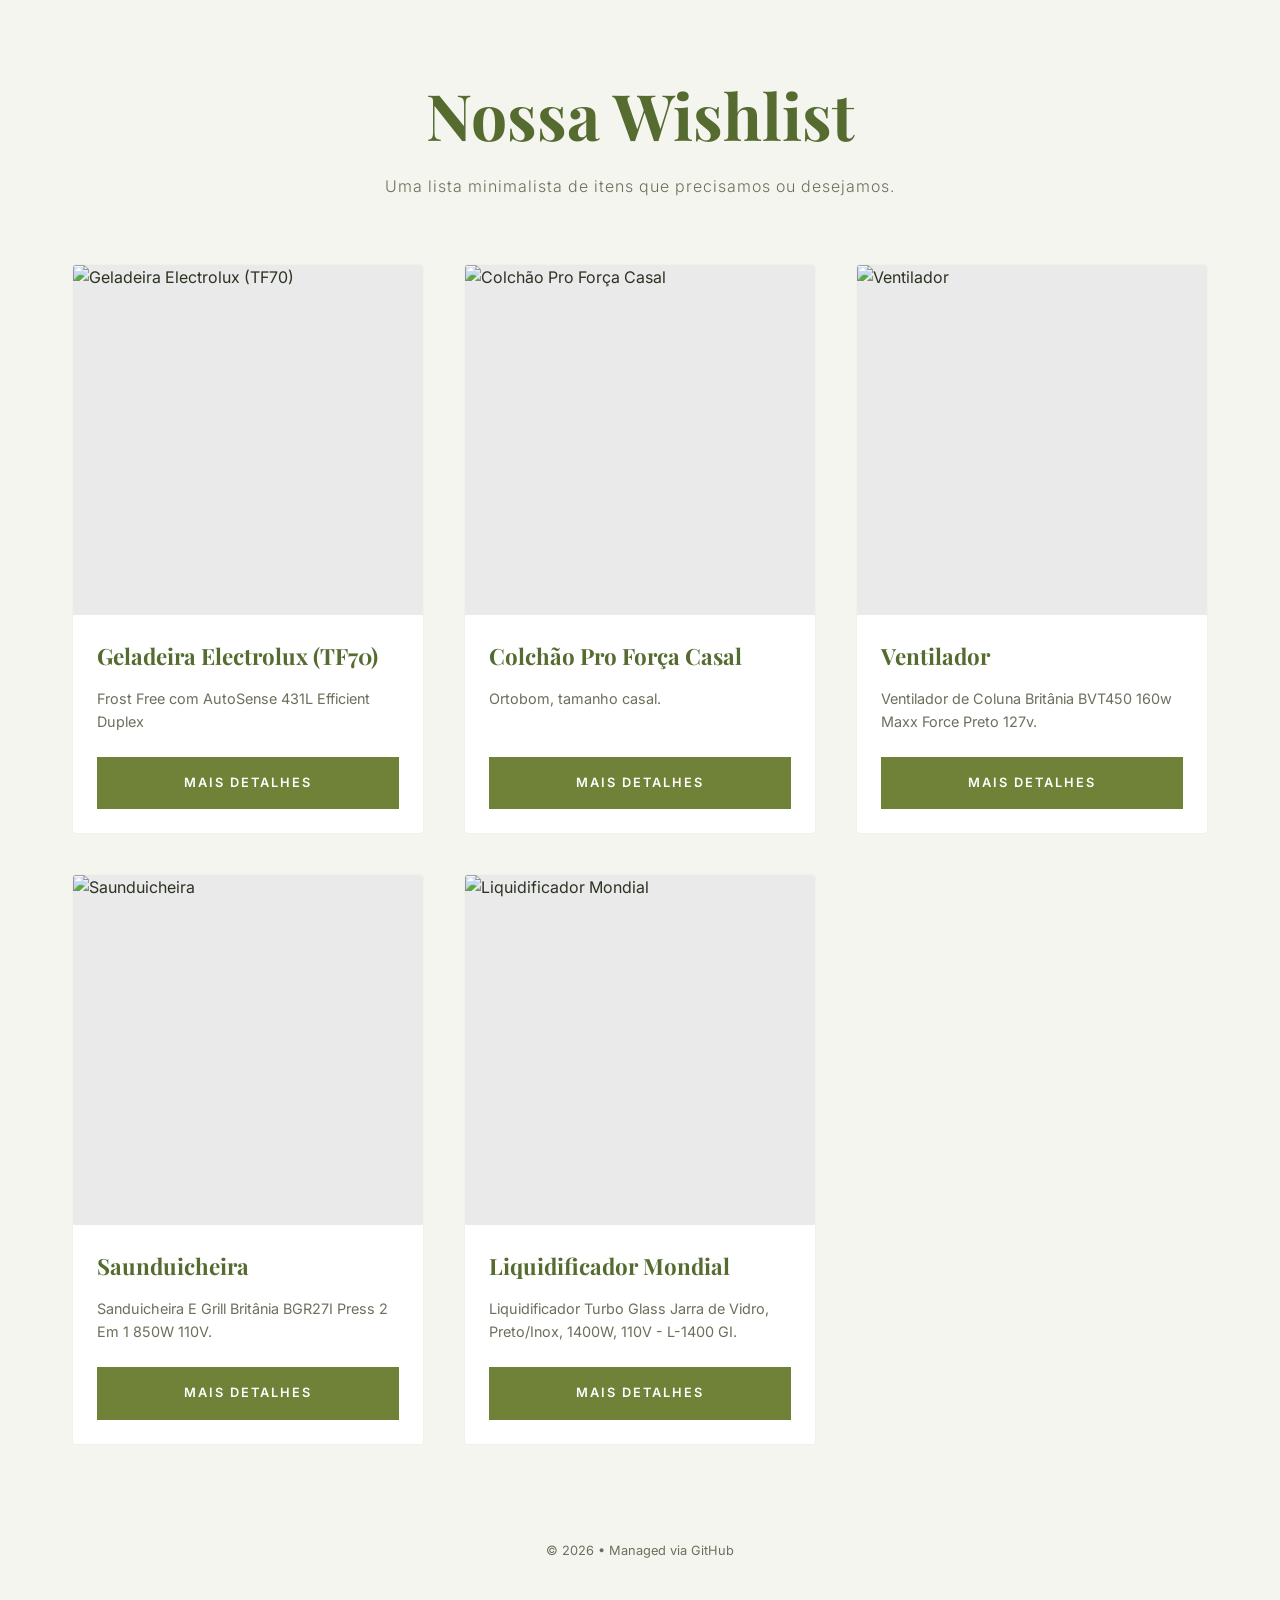
==== index.html @ 83f2e3e3 "Added static files with initial design" ====
<!DOCTYPE html>
<html lang="en">
<head>
    <meta charset="UTF-8">
    <meta name="viewport" content="width=device-width, initial-scale=1.0">
    <title>Curated Registry | Olive & Thyme</title>
    
    <link rel="preconnect" href="https://fonts.googleapis.com">
    <link rel="preconnect" href="https://fonts.gstatic.com" crossorigin>
    <link href="https://fonts.googleapis.com/css2?family=Inter:wght@300;400;600&family=Playfair+Display:wght@700&display=swap" rel="stylesheet">
    
    <link rel="stylesheet" href="style.css">
</head>
<body>

    <header class="site-header">
        <h1>Nossa Wishlist</h1>
        <p>Uma lista minimalista de itens que precisamos ou desejamos.</p>
    </header>

    <main class="container">
        <section id="product-grid" class="product-grid">
            <div class="loader">Refining the collection...</div>
        </section>
    </main>

    <footer class="site-footer">
        <p>&copy; 2026 • Managed via GitHub</p>
    </footer>

    <script src="script.js"></script>
</body>
</html>
---- style.css ----
/* Custom Properties */
:root {
    --color-thyme: #556B2F;
    --color-olive: #708238;
    --color-off-white: #F5F5F0;
    --color-white: #FFFFFF;
    --color-text-main: #2C3323;
    --color-text-muted: #6B705C;
    --shadow: 0 10px 30px -15px rgba(0, 0, 0, 0.1);
    --transition: all 0.3s cubic-bezier(0.25, 0.8, 0.25, 1);
}

/* Reset & Base */
* { margin: 0; padding: 0; box-sizing: border-box; }

body {
    background-color: var(--color-off-white);
    color: var(--color-text-main);
    font-family: 'Inter', sans-serif;
    line-height: 1.6;
}

/* Header */
.site-header {
    text-align: center;
    padding: 4rem 1rem 2rem;
}

.site-header h1 {
    font-family: 'Playfair Display', serif;
    font-size: clamp(2.5rem, 5vw, 4rem);
    color: var(--color-thyme);
    margin-bottom: 0.5rem;
}

.site-header p {
    color: var(--color-text-muted);
    font-weight: 300;
    letter-spacing: 1px;
}

/* Layout */
.container {
    max-width: 1200px;
    margin: 0 auto;
    padding: 2rem;
}

.product-grid {
    display: grid;
    grid-template-columns: repeat(auto-fill, minmax(300px, 1fr));
    gap: 2.5rem;
}

/* Product Cards */
.product-card {
    background: var(--color-white);
    border-radius: 4px; /* Sharper edges for a more professional look */
    overflow: hidden;
    display: flex;
    flex-direction: column;
    transition: var(--transition);
    border: 1px solid rgba(112, 130, 56, 0.1);
}

.product-card:hover {
    transform: translateY(-8px);
    box-shadow: var(--shadow);
}

.img-container {
    width: 100%;
    aspect-ratio: 1 / 1;
    overflow: hidden;
    background: #EAEAEA;
}

.product-image {
    width: 100%;
    height: 100%;
    object-fit: cover;
    transition: var(--transition);
}

.product-card:hover .product-image {
    transform: scale(1.05);
}

.product-content {
    padding: 1.5rem;
    display: flex;
    flex-direction: column;
    flex-grow: 1;
}

.product-name {
    font-family: 'Playfair Display', serif;
    font-size: 1.4rem;
    margin-bottom: 0.75rem;
    color: var(--color-thyme);
}

.product-desc {
    font-size: 0.9rem;
    color: var(--color-text-muted);
    margin-bottom: 1.5rem;
    flex-grow: 1;
}

/* Buttons */
.buy-btn {
    text-decoration: none;
    text-align: center;
    padding: 1rem;
    background-color: var(--color-olive);
    color: var(--color-white);
    font-weight: 600;
    font-size: 0.8rem;
    text-transform: uppercase;
    letter-spacing: 2px;
    transition: var(--transition);
}

.buy-btn:hover {
    background-color: var(--color-thyme);
}

/* Footer */
.site-footer {
    text-align: center;
    padding: 4rem 1rem;
    font-size: 0.8rem;
    color: var(--color-text-muted);
}

/* Responsive Adjustments */
@media (max-width: 600px) {
    .container { padding: 1rem; }
    .product-grid { gap: 1.5rem; }
}
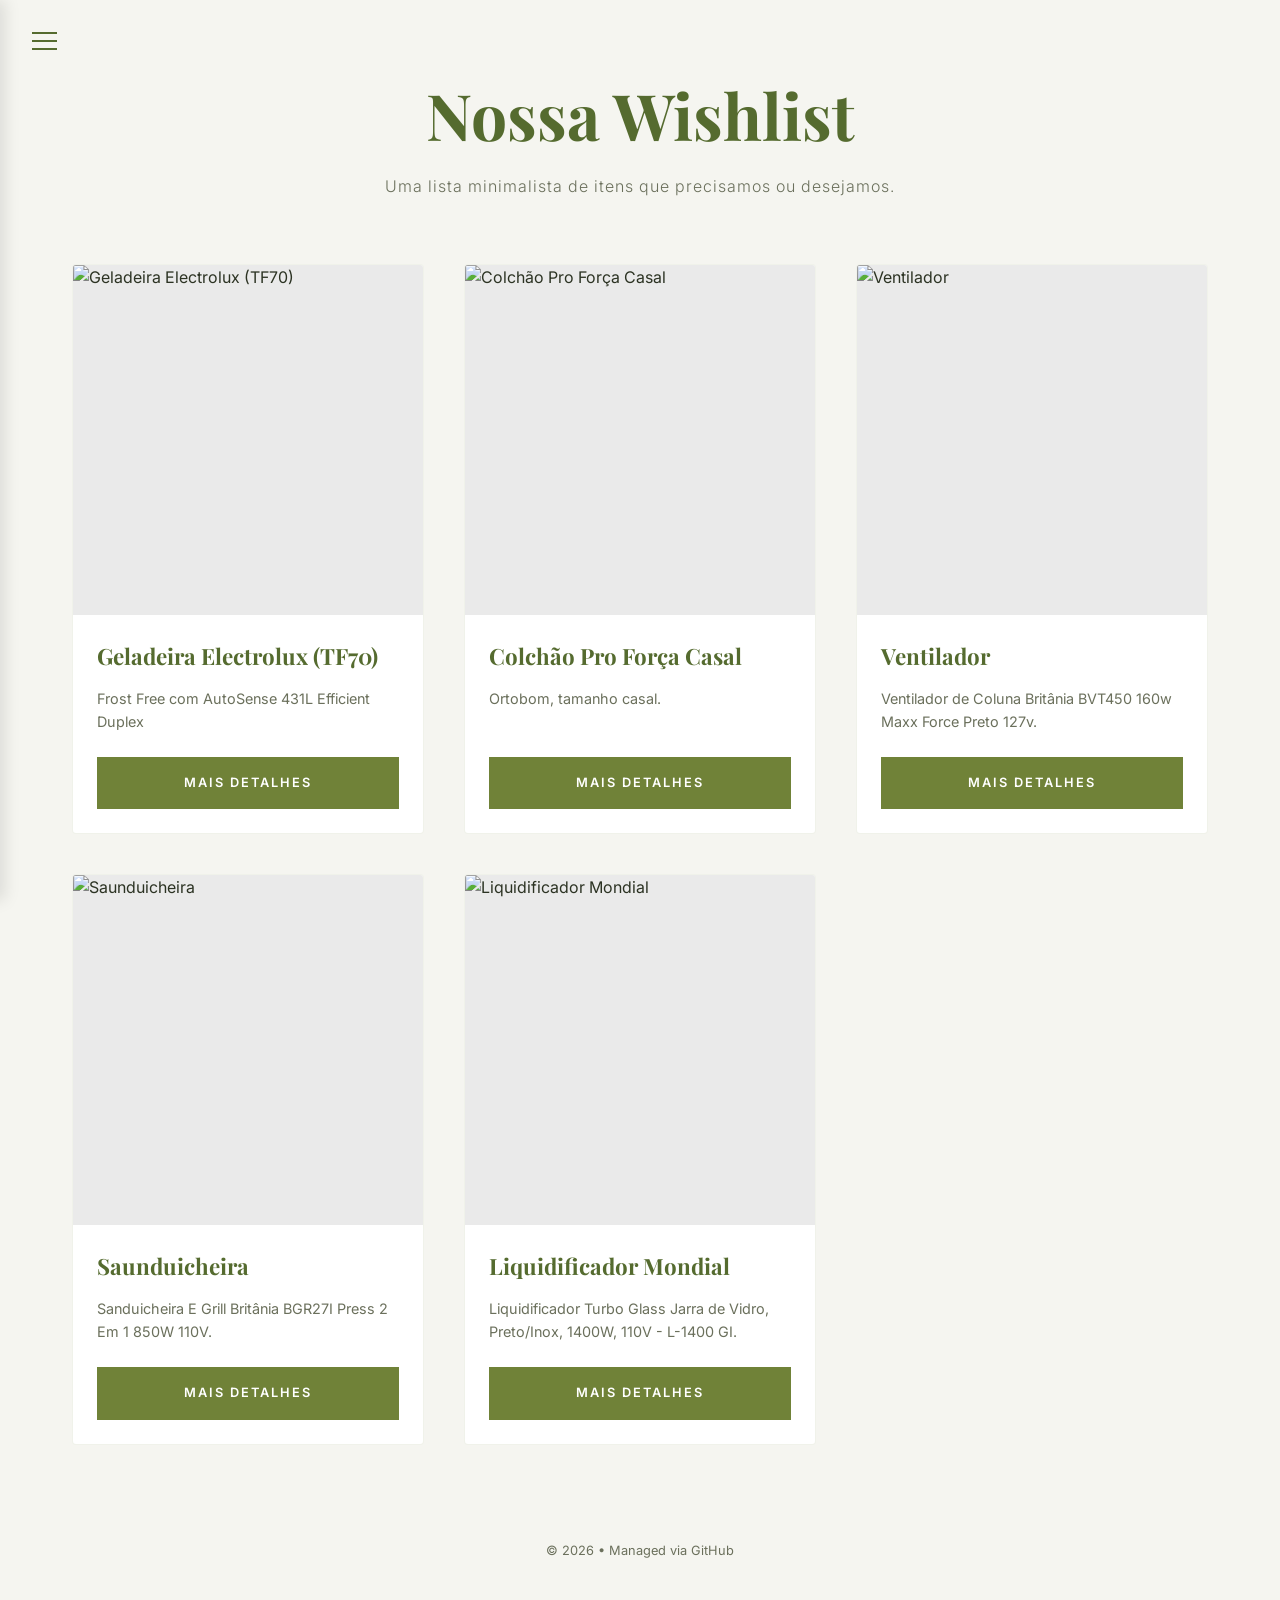
==== commit 6e7f88c8: "Added a contact page and navigation menu" ====
--- a/index.html
+++ b/index.html
@@ -3,7 +3,8 @@
 <head>
     <meta charset="UTF-8">
     <meta name="viewport" content="width=device-width, initial-scale=1.0">
-    <title>Curated Registry | Olive & Thyme</title>
+    <title>Nossa Lista de Produtos | Wishlist</title>
+    <link rel="icon" type="image/png" href="/favicon-32x32.png">
     
     <link rel="preconnect" href="https://fonts.googleapis.com">
     <link rel="preconnect" href="https://fonts.gstatic.com" crossorigin>
@@ -13,7 +14,25 @@
 </head>
 <body>
 
+    <nav id="sidebar" class="sidebar">
+        <button id="close-menu" class="close-btn">&times;</button>
+        <div class="sidebar-content">
+            <h2 class="sidebar-logo">Menu</h2>
+            <ul class="nav-links">
+                <li><a href="index.html" class="active">Wishlist</a></li>
+                <li><a href="contact.html">Contato</a></li>
+            </ul>
+        </div>
+    </nav>
+
+    <div id="overlay" class="overlay"></div>
+
     <header class="site-header">
+        <button id="menu-toggle" class="menu-toggle" aria-label="Open Menu">
+            <span></span>
+            <span></span>
+            <span></span>
+        </button>
         <h1>Nossa Wishlist</h1>
         <p>Uma lista minimalista de itens que precisamos ou desejamos.</p>
     </header>
--- a/style.css
+++ b/style.css
@@ -137,4 +137,113 @@
 @media (max-width: 600px) {
     .container { padding: 1rem; }
     .product-grid { gap: 1.5rem; }
+}
+
+/* Sidebar Drawer */
+.sidebar {
+    position: fixed;
+    top: 0;
+    left: 0;
+    width: 280px;
+    height: 100%;
+    background-color: var(--color-thyme);
+    color: var(--color-off-white);
+    z-index: 1000;
+    transform: translateX(-100%);
+    transition: var(--transition);
+    padding: 2rem;
+    box-shadow: 5px 0 15px rgba(0,0,0,0.1);
+}
+
+.sidebar.open {
+    transform: translateX(0);
+}
+
+.sidebar-logo {
+    font-family: 'Playfair Display', serif;
+    margin-bottom: 3rem;
+    border-bottom: 1px solid rgba(245, 245, 240, 0.2);
+    padding-bottom: 1rem;
+}
+
+.nav-links {
+    list-style: none;
+}
+
+.nav-links li {
+    margin-bottom: 1.5rem;
+}
+
+.nav-links a {
+    color: var(--color-off-white);
+    text-decoration: none;
+    font-size: 1.1rem;
+    font-weight: 300;
+    letter-spacing: 1px;
+    transition: var(--transition);
+}
+
+.nav-links a.active, .nav-links a:hover {
+    padding-left: 10px;
+    color: var(--color-white);
+    font-weight: 600;
+}
+
+/* Menu Toggle Button */
+.menu-toggle {
+    position: absolute;
+    top: 2rem;
+    left: 2rem;
+    background: none;
+    border: none;
+    cursor: pointer;
+    display: flex;
+    flex-direction: column;
+    gap: 6px;
+    z-index: 900;
+}
+
+.menu-toggle span {
+    display: block;
+    width: 25px;
+    height: 2px;
+    background-color: var(--color-thyme);
+    transition: var(--transition);
+}
+
+/* Close Button inside Sidebar */
+.close-btn {
+    position: absolute;
+    top: 1.5rem;
+    right: 1.5rem;
+    background: none;
+    border: none;
+    color: var(--color-off-white);
+    font-size: 2rem;
+    cursor: pointer;
+}
+
+/* Overlay */
+.overlay {
+    position: fixed;
+    top: 0;
+    left: 0;
+    width: 100%;
+    height: 100%;
+    background: rgba(44, 51, 35, 0.5);
+    backdrop-filter: blur(2px);
+    z-index: 950;
+    display: none;
+}
+
+.overlay.visible {
+    display: block;
+}
+
+/* Adjust header to account for absolute button on small screens */
+@media (max-width: 600px) {
+    .menu-toggle {
+        top: 1.5rem;
+        left: 1rem;
+    }
 }
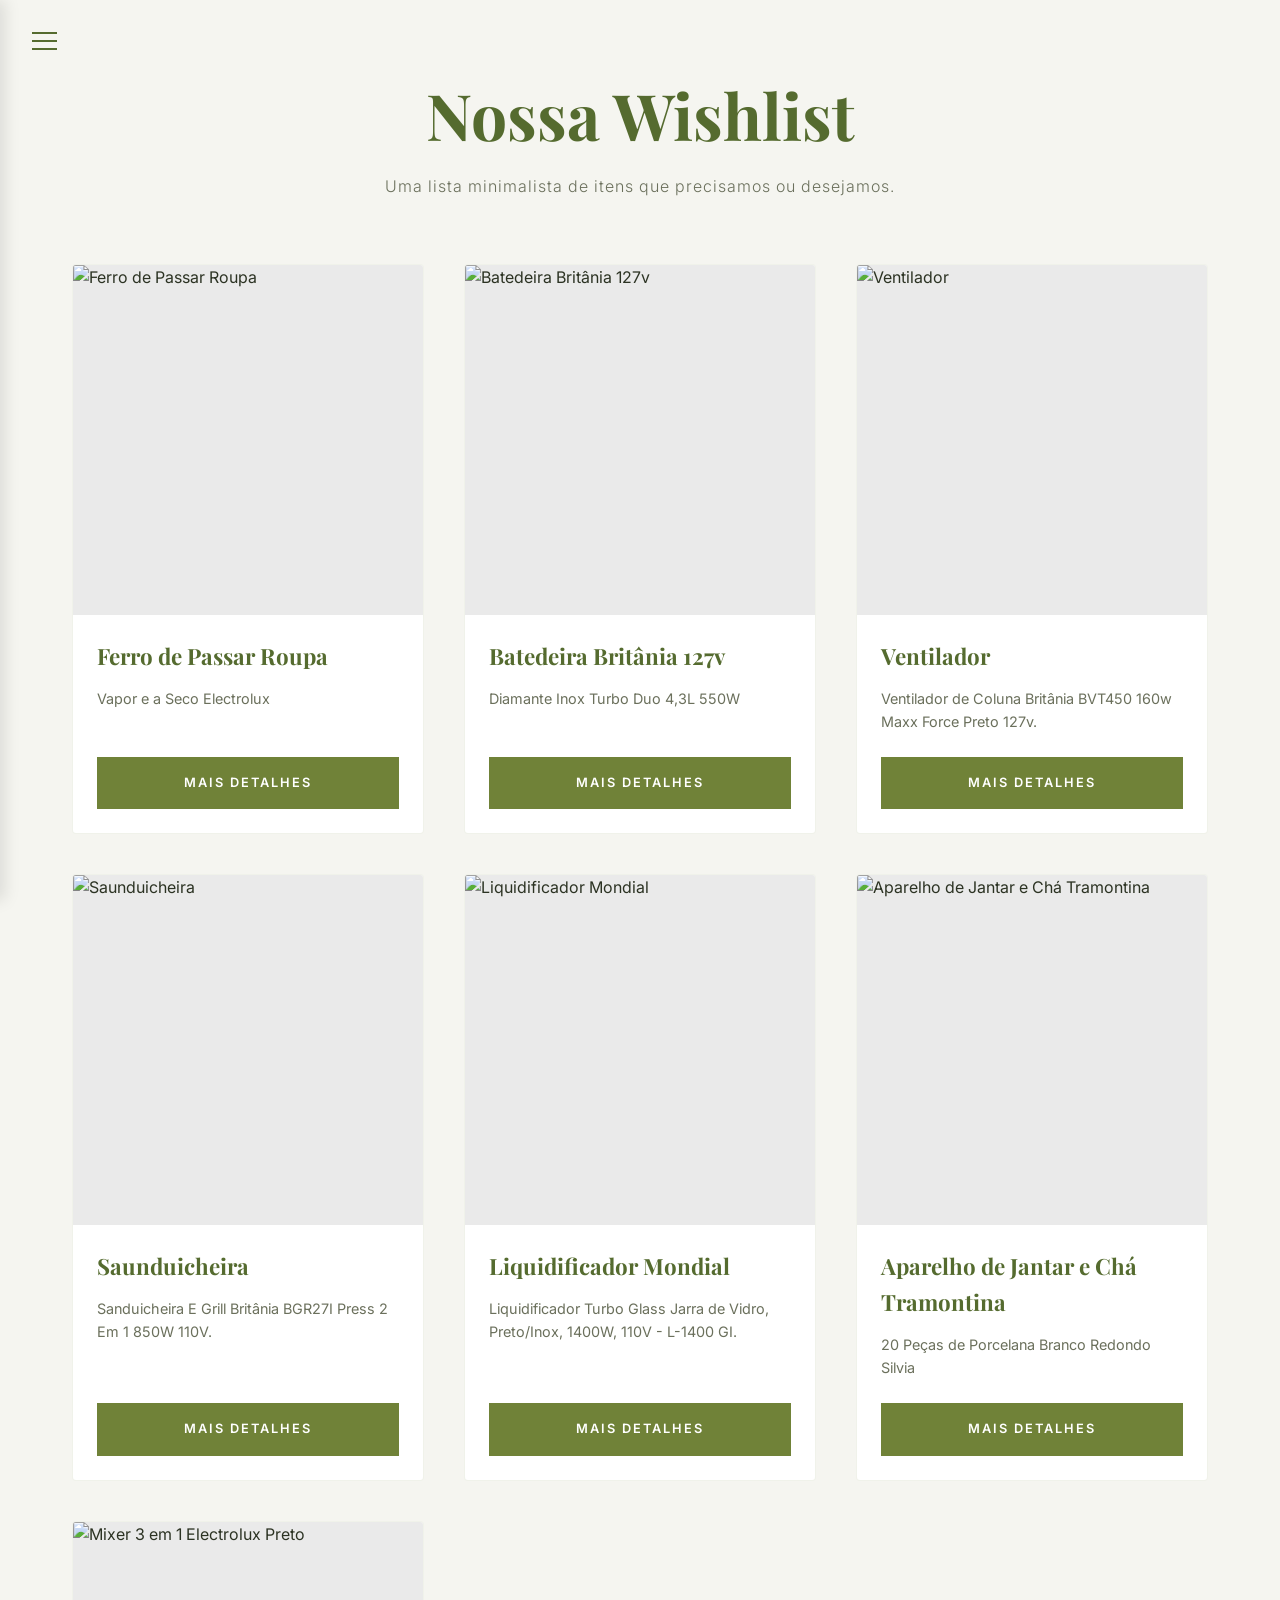
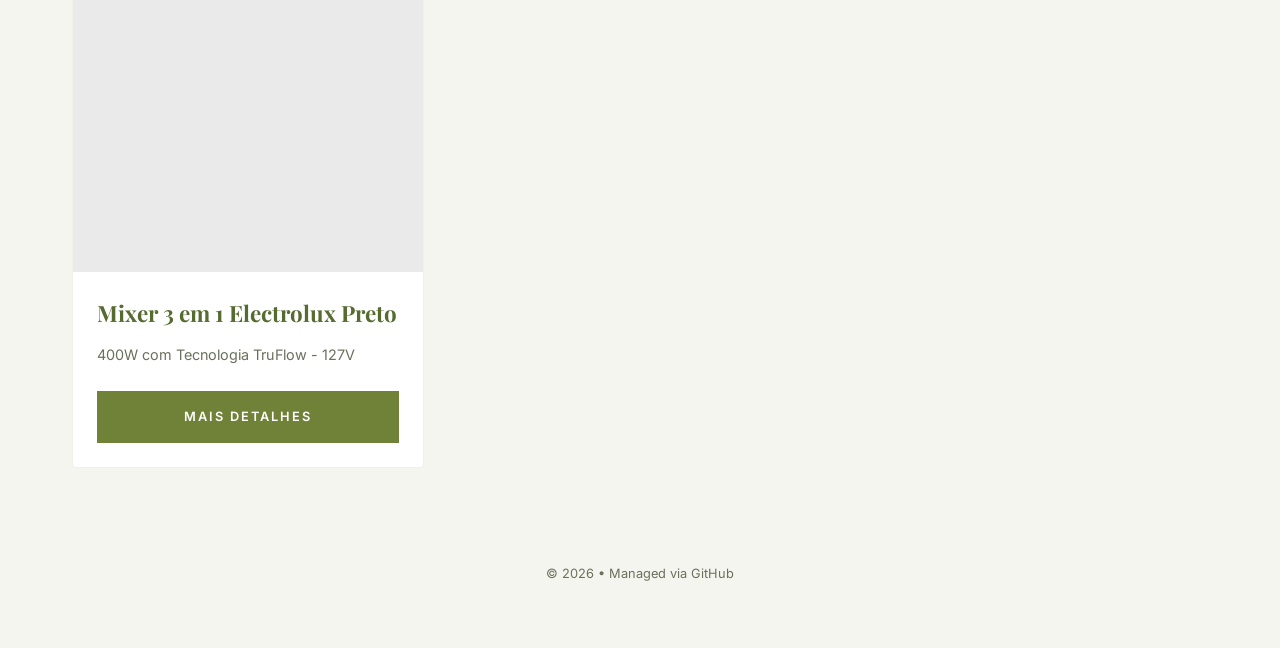
==== commit 9560179f: "Adjusted favicon relative path." ====
--- a/index.html
+++ b/index.html
@@ -4,7 +4,7 @@
     <meta charset="UTF-8">
     <meta name="viewport" content="width=device-width, initial-scale=1.0">
     <title>Nossa Lista de Produtos | Wishlist</title>
-    <link rel="icon" type="image/png" href="/favicon-32x32.png">
+    <link rel="icon" type="image/png" href="favicon-32x32.png">
     
     <link rel="preconnect" href="https://fonts.googleapis.com">
     <link rel="preconnect" href="https://fonts.gstatic.com" crossorigin>
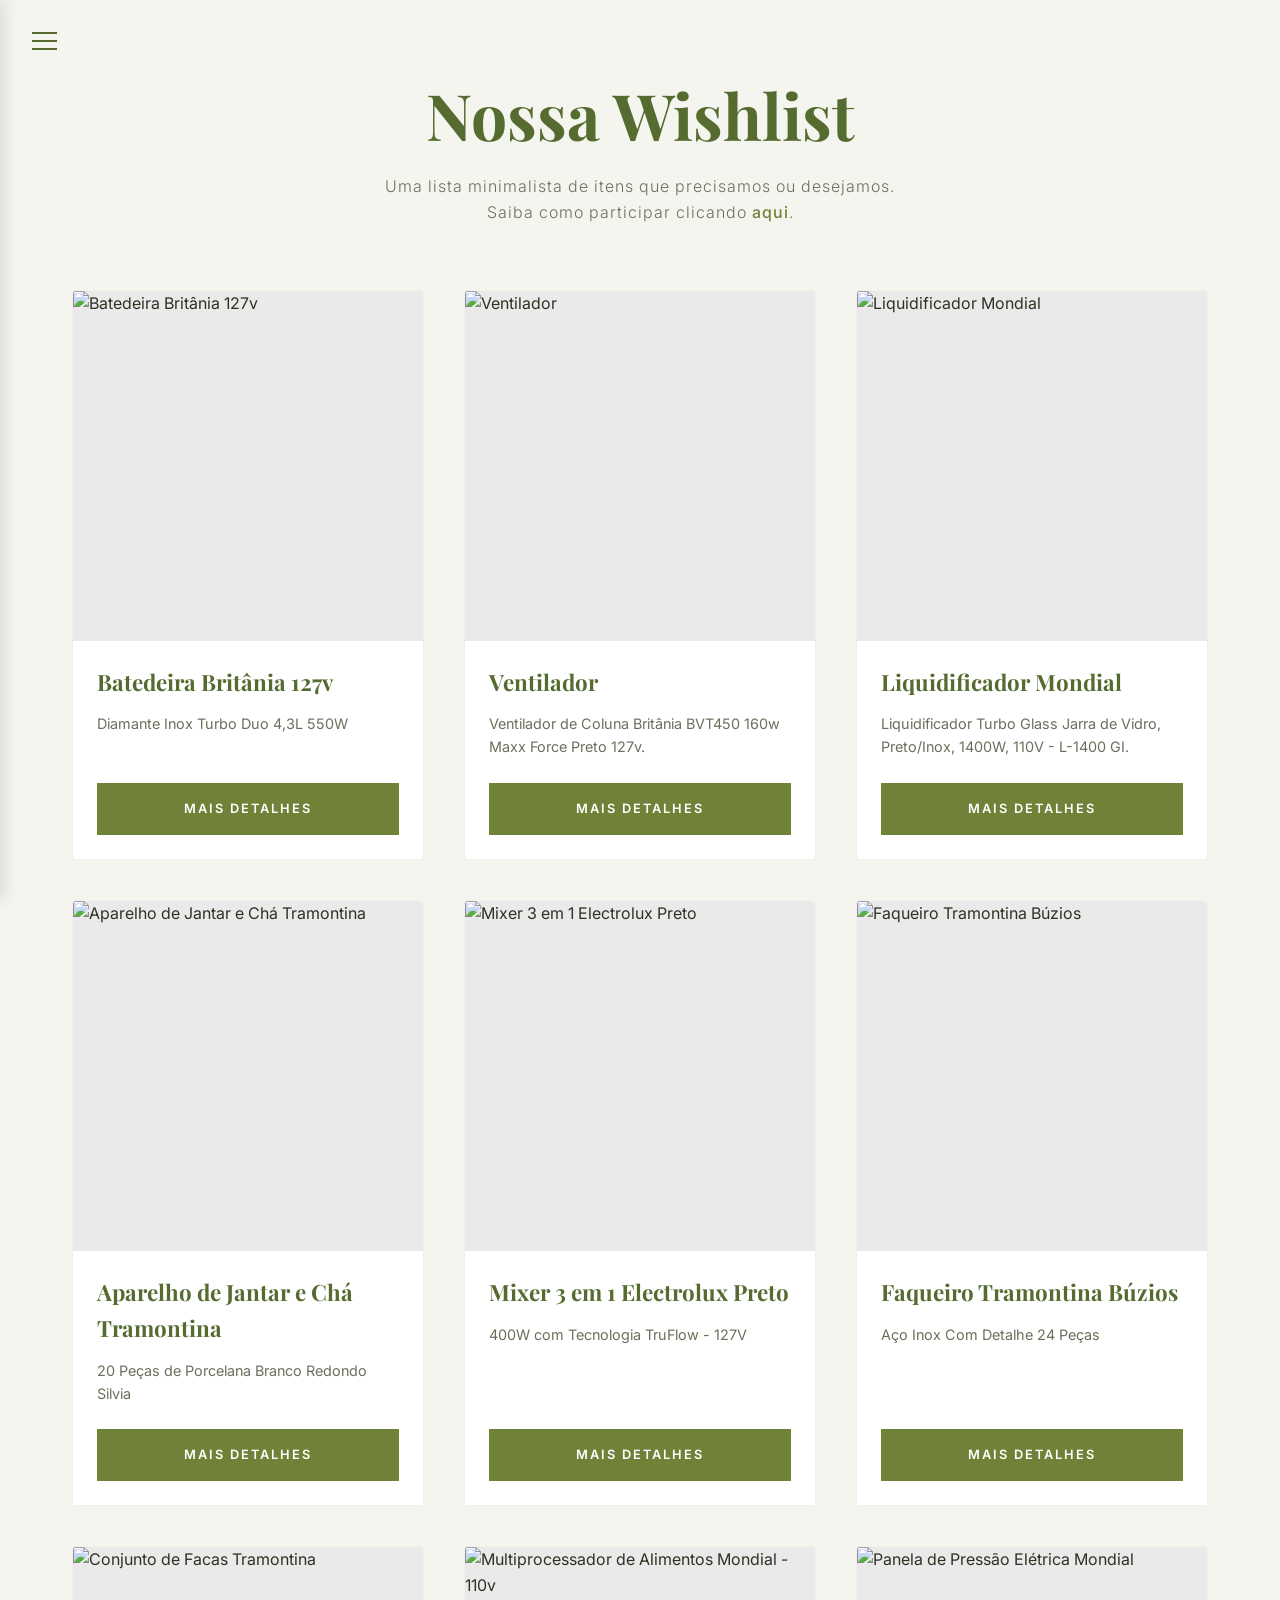
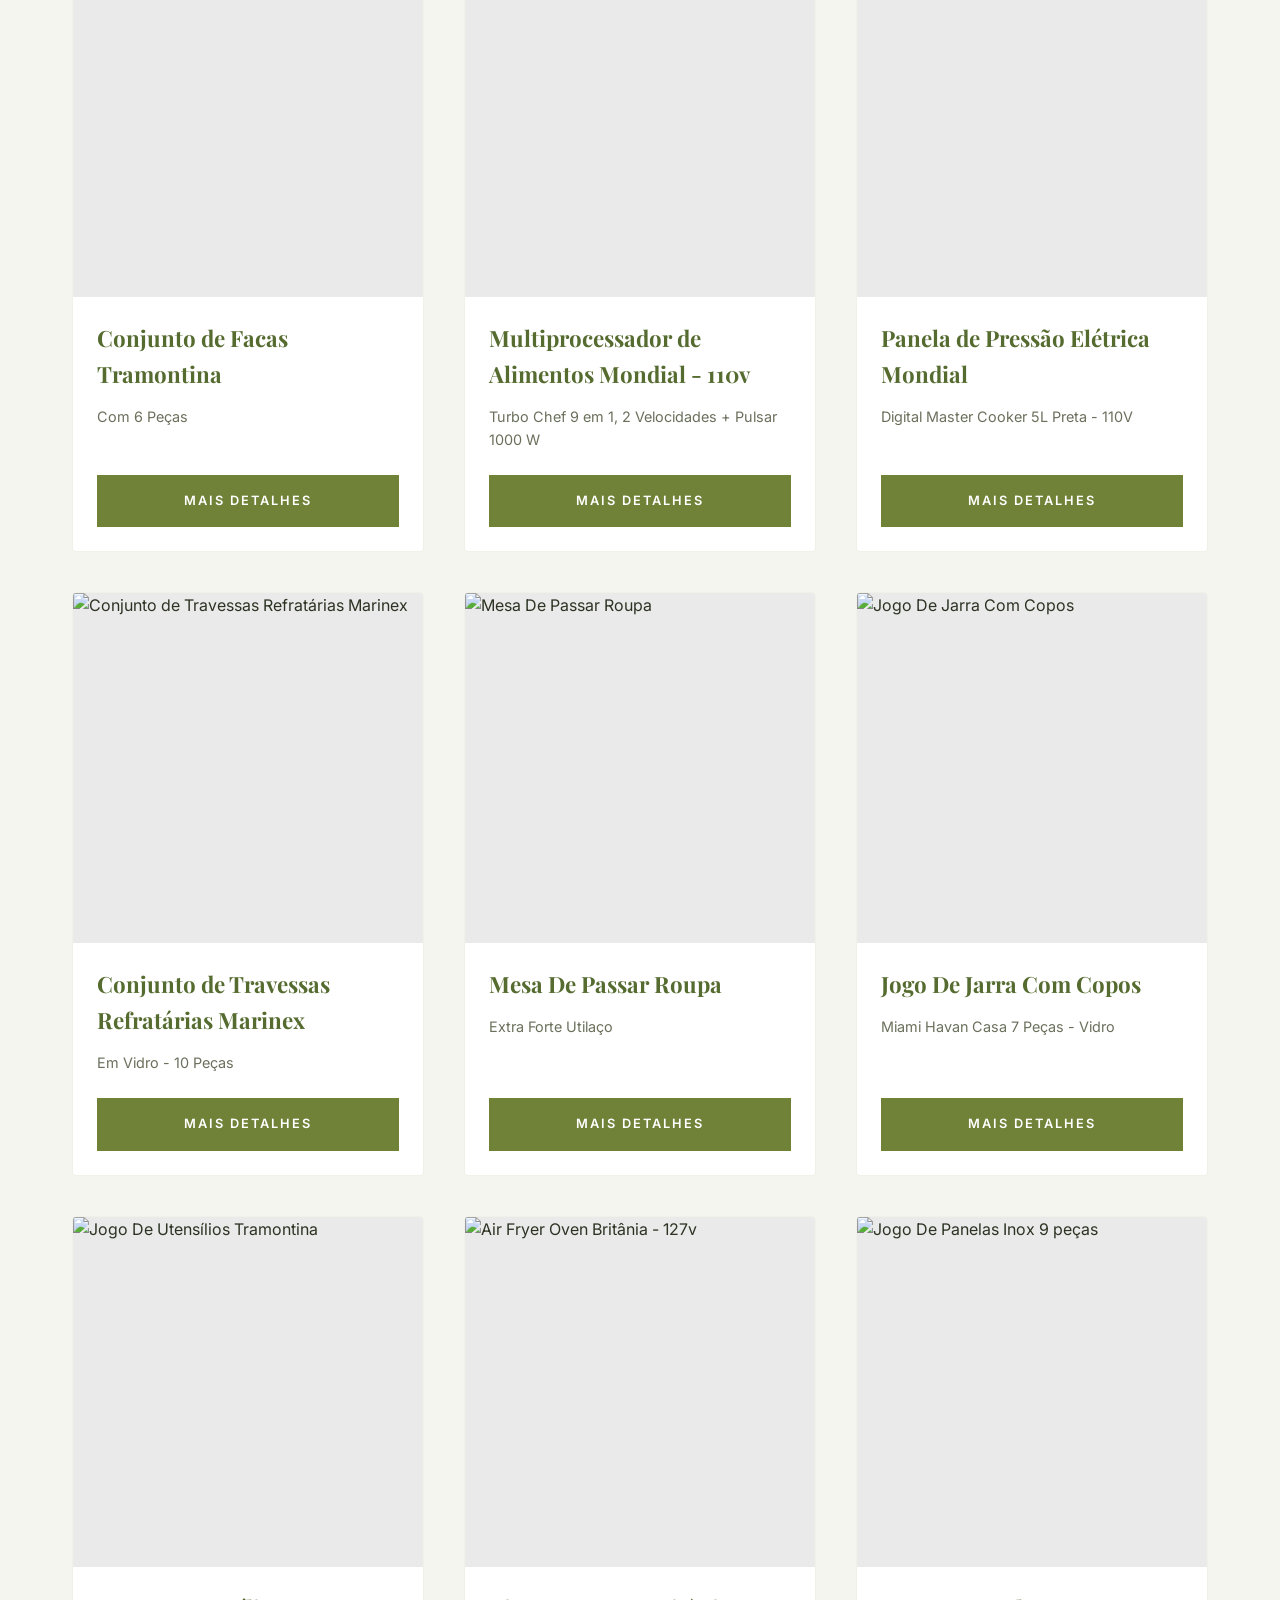
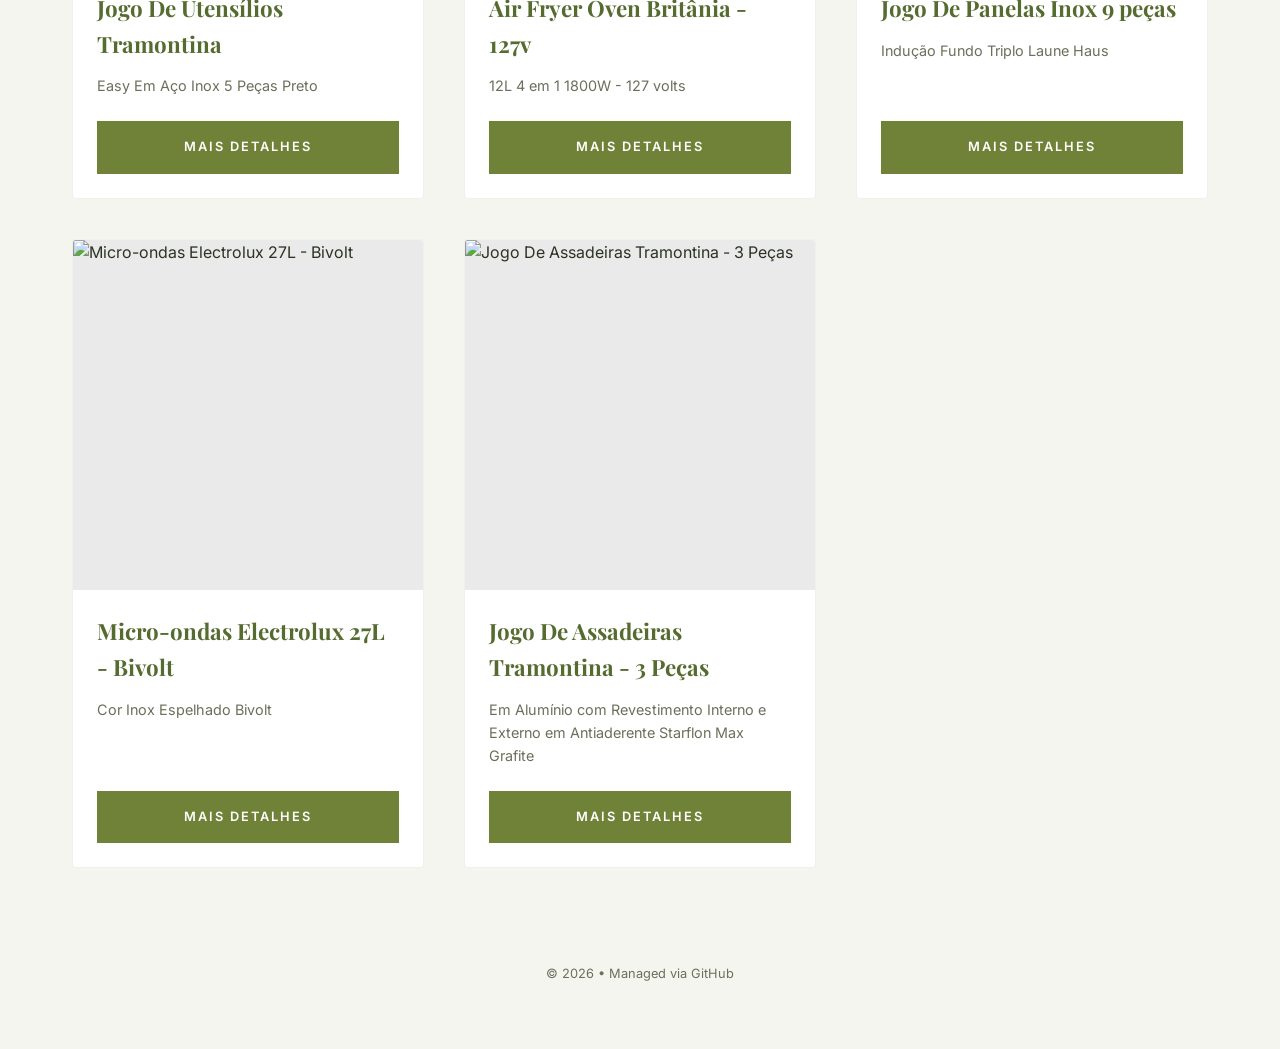
==== commit a09349b2: "Added link to contact in index.html" ====
--- a/index.html
+++ b/index.html
@@ -35,6 +35,7 @@
         </button>
         <h1>Nossa Wishlist</h1>
         <p>Uma lista minimalista de itens que precisamos ou desejamos.</p>
+        <p>Saiba como participar clicando <a href="contact.html" class="nav-links">aqui</a>.</p>
     </header>
 
     <main class="container">
--- a/style.css
+++ b/style.css
@@ -37,6 +37,13 @@
     color: var(--color-text-muted);
     font-weight: 300;
     letter-spacing: 1px;
+}
+
+.site-header a {
+    color: var(--color-olive);
+    text-decoration: none;
+    font-weight: 500;
+    transition: var(--transition);
 }
 
 /* Layout */
